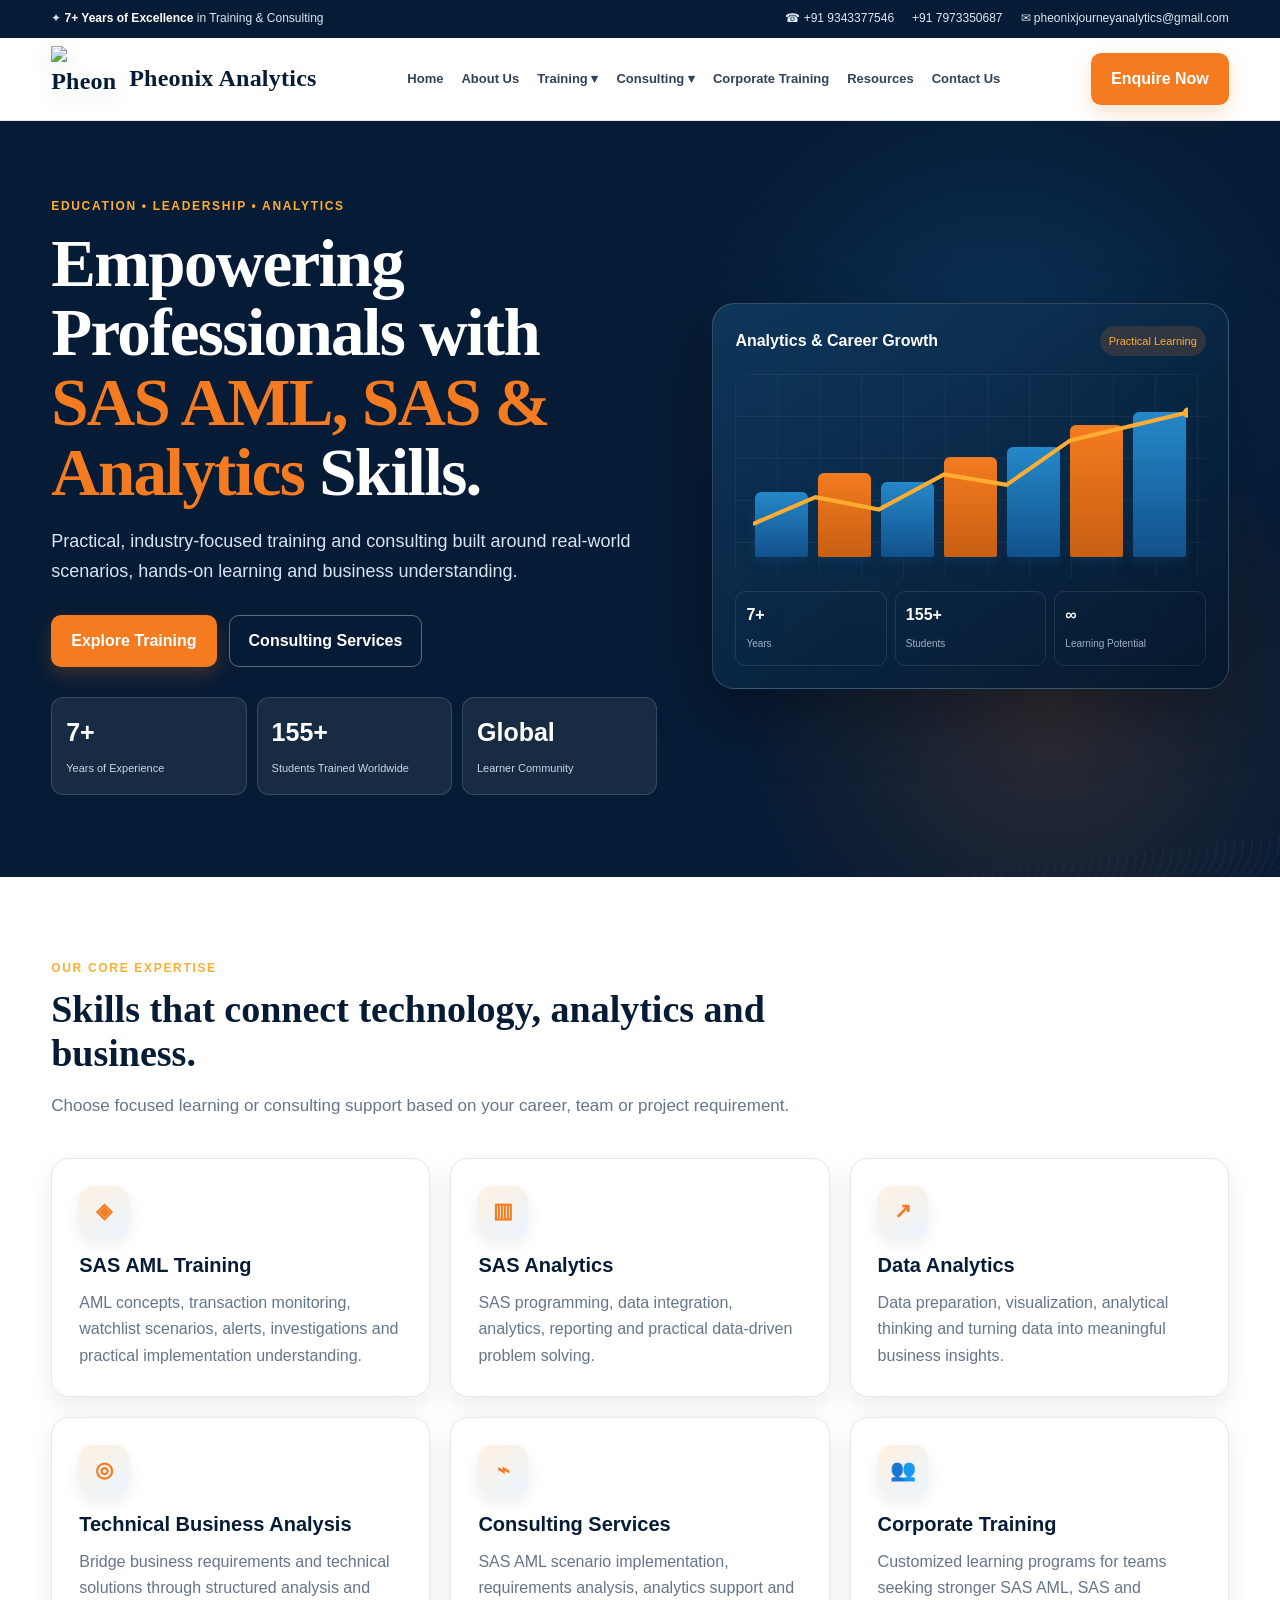
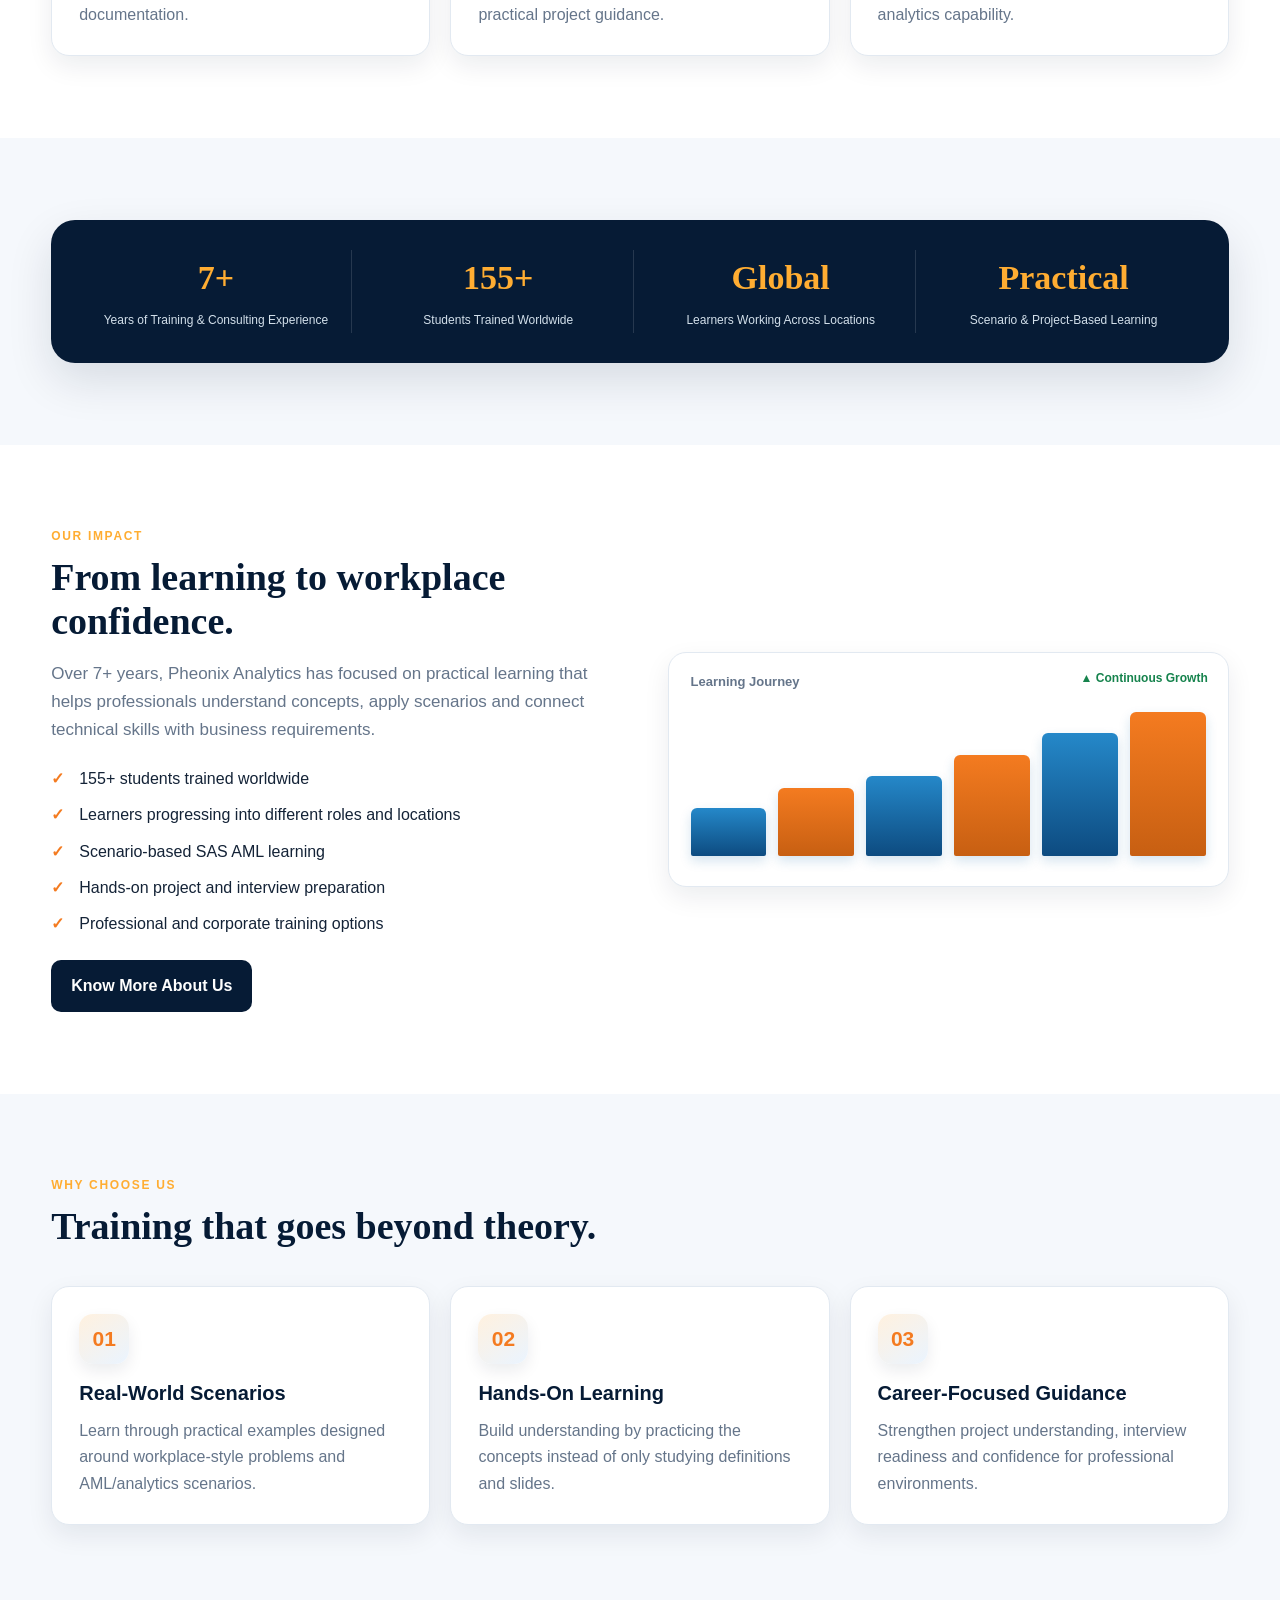
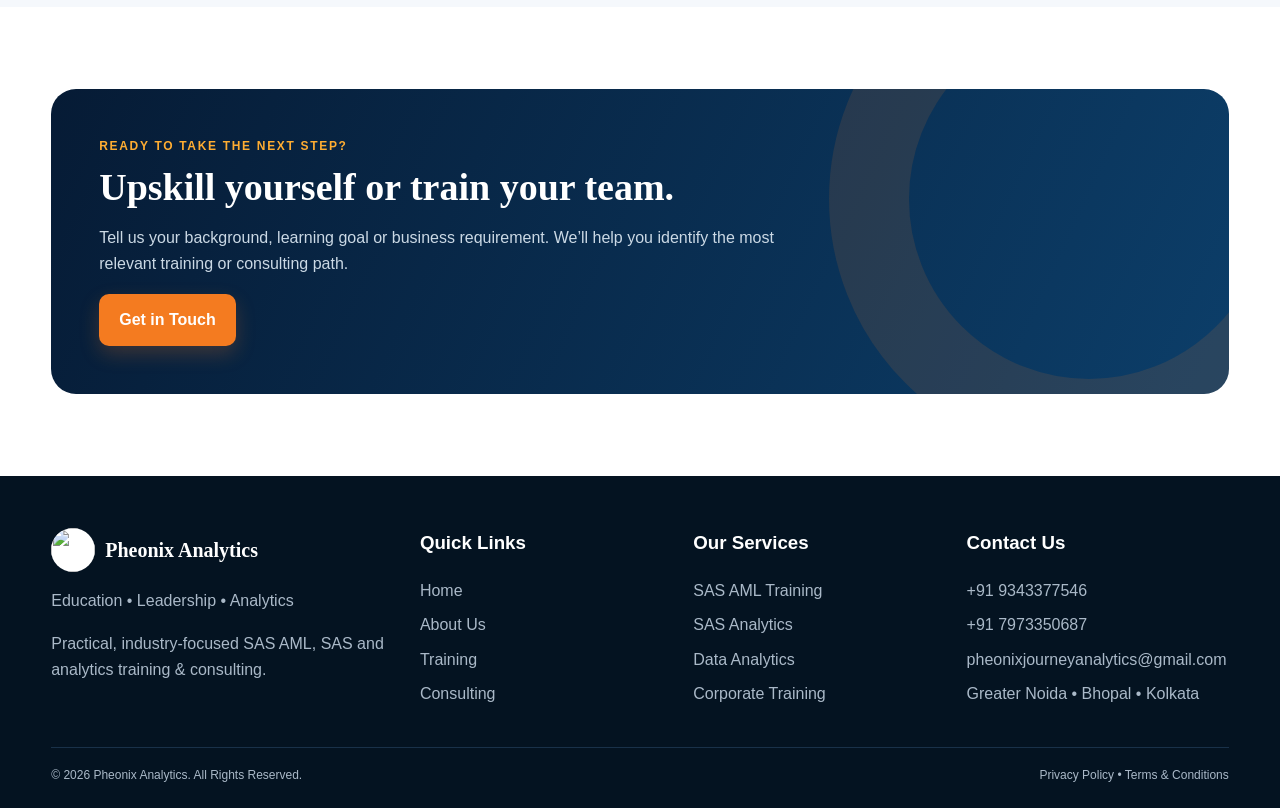
==== index.html @ 3e3acc90 "Add Pheonix Analytics website Commit directly to the main branch" ====
<!doctype html><html lang="en"><head><meta charset="utf-8"><meta name="viewport" content="width=device-width,initial-scale=1">
<title>SAS AML Training & Consulting | Pheonix Analytics</title>
<meta name="description" content="Pheonix Analytics — SAS AML training, SAS analytics, scenario implementation, technical business analysis and consulting.">
<link rel="stylesheet" href="styles.css"></head><body>
<div class="top"><div class="container"><div class="top-left"><span>✦ <strong>7+ Years of Excellence</strong> in Training & Consulting</span></div><div class="top-right"><a href="tel:+919343377546">☎ +91 9343377546</a><a href="tel:+917973350687">+91 7973350687</a><a href="mailto:pheonixjourneyanalytics@gmail.com">✉ pheonixjourneyanalytics@gmail.com</a></div></div></div>
<header class="nav"><div class="container navin"><a class="brand" href="index.html"><img src="assets/pheonix-mark.png" alt="Pheonix Analytics logo"><span>Pheonix Analytics</span></a>
<button class="mobile-menu-btn" type="button" aria-label="Open menu" onclick="toggleMobileNav()">☰</button><nav class="links"><a href="index.html">Home</a><a href="about.html">About Us</a><a href="training.html">Training ▾</a><a href="consulting.html">Consulting ▾</a><a href="corporate.html">Corporate Training</a><a href="resources.html">Resources</a><a href="contact.html">Contact Us</a></nav>
<a class="btn btn-primary" href="contact.html">Enquire Now</a><nav class="mobile-nav" id="mobileNav"><a href="index.html">Home</a><a href="about.html">About Us</a><a href="training.html">Training</a><a href="consulting.html">Consulting</a><a href="corporate.html">Corporate Training</a><a href="resources.html">Resources</a><a href="contact.html">Contact Us</a></nav></div></header>
<section class="hero"><div class="container">
<div><div class="eyebrow">Education • Leadership • Analytics</div>
<h1>Empowering Professionals with <span>SAS AML, SAS & Analytics</span> Skills.</h1>
<p>Practical, industry-focused training and consulting built around real-world scenarios, hands-on learning and business understanding.</p>
<div class="actions"><a class="btn btn-primary" href="training.html">Explore Training</a><a class="btn btn-outline" href="consulting.html">Consulting Services</a></div>
<div class="metrics"><div class="metric"><strong>7+</strong><span>Years of Experience</span></div><div class="metric"><strong>155+</strong><span>Students Trained Worldwide</span></div><div class="metric"><strong>Global</strong><span>Learner Community</span></div></div></div>
<div class="chart-card"><div class="chart-title"><strong>Analytics & Career Growth</strong><span class="badge">Practical Learning</span></div>
<div class="chart"><div class="bars"><i class="bar" style="height:45%"></i><i class="bar" style="height:58%"></i><i class="bar" style="height:52%"></i><i class="bar" style="height:69%"></i><i class="bar" style="height:76%"></i><i class="bar" style="height:91%"></i><i class="bar" style="height:100%"></i></div>
<div class="linechart"><svg viewBox="0 0 500 160" preserveAspectRatio="none"><polyline points="0,126 72,100 145,112 220,78 292,88 365,45 500,18" fill="none" stroke="#ffad32" stroke-width="4"/><circle cx="500" cy="18" r="5" fill="#ffad32"/></svg></div></div>
<div class="chart-footer"><div><strong>7+</strong><span>Years</span></div><div><strong>155+</strong><span>Students</span></div><div><strong>∞</strong><span>Learning Potential</span></div></div></div>
</div></section>
<section class="section white"><div class="container"><div class="section-head"><div class="eyebrow">Our Core Expertise</div><h2>Skills that connect technology, analytics and business.</h2><p class="lead">Choose focused learning or consulting support based on your career, team or project requirement.</p></div>
<div class="grid">
<div class="card"><div class="icon">◈</div><h3>SAS AML Training</h3><p>AML concepts, transaction monitoring, watchlist scenarios, alerts, investigations and practical implementation understanding.</p></div>
<div class="card"><div class="icon">▥</div><h3>SAS Analytics</h3><p>SAS programming, data integration, analytics, reporting and practical data-driven problem solving.</p></div>
<div class="card"><div class="icon">↗</div><h3>Data Analytics</h3><p>Data preparation, visualization, analytical thinking and turning data into meaningful business insights.</p></div>
<div class="card"><div class="icon">◎</div><h3>Technical Business Analysis</h3><p>Bridge business requirements and technical solutions through structured analysis and documentation.</p></div>
<div class="card"><div class="icon">⌁</div><h3>Consulting Services</h3><p>SAS AML scenario implementation, requirements analysis, analytics support and practical project guidance.</p></div>
<div class="card"><div class="icon">👥</div><h3>Corporate Training</h3><p>Customized learning programs for teams seeking stronger SAS AML, SAS and analytics capability.</p></div>
</div></div></section>
<section class="section"><div class="container"><div class="stats"><div class="stat"><strong>7+</strong><span>Years of Training & Consulting Experience</span></div><div class="stat"><strong>155+</strong><span>Students Trained Worldwide</span></div><div class="stat"><strong>Global</strong><span>Learners Working Across Locations</span></div><div class="stat"><strong>Practical</strong><span>Scenario & Project-Based Learning</span></div></div></div></section>
<section class="section white"><div class="container split"><div><div class="eyebrow">Our Impact</div><h2>From learning to workplace confidence.</h2><p class="lead">Over 7+ years, Pheonix Analytics has focused on practical learning that helps professionals understand concepts, apply scenarios and connect technical skills with business requirements.</p><ul class="checks"><li>155+ students trained worldwide</li><li>Learners progressing into different roles and locations</li><li>Scenario-based SAS AML learning</li><li>Hands-on project and interview preparation</li><li>Professional and corporate training options</li></ul><a class="btn btn-dark" href="about.html">Know More About Us</a></div>
<div class="mini-chart"><span class="mini-label">Learning Journey</span><span class="trend">▲ Continuous Growth</span><div class="bars"><i class="bar" style="height:32%"></i><i class="bar" style="height:45%"></i><i class="bar" style="height:53%"></i><i class="bar" style="height:67%"></i><i class="bar" style="height:82%"></i><i class="bar" style="height:96%"></i></div></div></div></section>
<section class="section"><div class="container"><div class="section-head"><div class="eyebrow">Why Choose Us</div><h2>Training that goes beyond theory.</h2></div><div class="grid">
<div class="card"><div class="icon">01</div><h3>Real-World Scenarios</h3><p>Learn through practical examples designed around workplace-style problems and AML/analytics scenarios.</p></div>
<div class="card"><div class="icon">02</div><h3>Hands-On Learning</h3><p>Build understanding by practicing the concepts instead of only studying definitions and slides.</p></div>
<div class="card"><div class="icon">03</div><h3>Career-Focused Guidance</h3><p>Strengthen project understanding, interview readiness and confidence for professional environments.</p></div>
</div></div></section>
<section class="section white"><div class="container"><div class="cta"><div class="eyebrow">Ready to take the next step?</div><h2>Upskill yourself or train your team.</h2><p>Tell us your background, learning goal or business requirement. We’ll help you identify the most relevant training or consulting path.</p><a class="btn btn-primary" href="contact.html">Get in Touch</a></div></div></section>

<footer class="footer"><div class="container footer-grid">
<div><div class="footer-brand"><img src="assets/pheonix-mark.png" alt=""><span>Pheonix Analytics</span></div><p>Education • Leadership • Analytics</p><p>Practical, industry-focused SAS AML, SAS and analytics training & consulting.</p></div>
<div><h3>Quick Links</h3><a href="index.html">Home</a><a href="about.html">About Us</a><a href="training.html">Training</a><a href="consulting.html">Consulting</a></div>
<div><h3>Our Services</h3><a href="training.html">SAS AML Training</a><a href="training.html">SAS Analytics</a><a href="consulting.html">Data Analytics</a><a href="corporate.html">Corporate Training</a></div>
<div><h3>Contact Us</h3><a href="tel:+919343377546">+91 9343377546</a><a href="tel:+917973350687">+91 7973350687</a><a href="mailto:pheonixjourneyanalytics@gmail.com">pheonixjourneyanalytics@gmail.com</a><span>Greater Noida • Bhopal • Kolkata</span></div>
</div><div class="container copyright"><span>© 2026 Pheonix Analytics. All Rights Reserved.</span><span>Privacy Policy • Terms & Conditions</span></div></footer>
<script>
function toggleMobileNav(){
  const m=document.getElementById('mobileNav');
  if(m) m.classList.toggle('open');
}
document.addEventListener('click',function(e){
  const m=document.getElementById('mobileNav');
  const b=document.querySelector('.mobile-menu-btn');
  if(m && m.classList.contains('open') && !m.contains(e.target) && e.target!==b) m.classList.remove('open');
});
</script></body></html>
---- styles.css ----
:root{
  --navy:#061b35; --navy2:#0a2f55; --blue:#1468a5; --blue2:#2588c9;
  --orange:#f47b20; --gold:#ffad32; --ink:#142337; --muted:#65758a;
  --bg:#f5f8fc; --white:#fff; --line:#e2e9f1;
  --shadow:0 18px 45px rgba(6,27,53,.12); --shadow2:0 10px 26px rgba(6,27,53,.08);
}
*{box-sizing:border-box}html{scroll-behavior:smooth}
body{margin:0;font-family:Inter,Segoe UI,Arial,sans-serif;color:var(--ink);background:var(--bg);line-height:1.65}
a{text-decoration:none;color:inherit}.container{width:min(1180px,92%);margin:auto}
.top{background:var(--navy);color:#dce8f3;font-size:12px}.top .container{min-height:38px;display:flex;align-items:center;justify-content:space-between;gap:18px}
.top-left,.top-right{display:flex;gap:18px;align-items:center}.top strong{color:#fff}.top a:hover{color:var(--gold)}
.nav{position:sticky;top:0;z-index:50;background:rgba(255,255,255,.96);backdrop-filter:blur(12px);border-bottom:1px solid var(--line)}
.navin{height:82px;display:flex;align-items:center;justify-content:space-between;gap:20px}
.brand{display:flex;align-items:center;gap:12px;font-family:Georgia,'Times New Roman',serif;font-weight:800;font-size:23px;color:var(--navy);letter-spacing:.01em}
.brand img{width:54px;height:54px;object-fit:contain;border-radius:50%}
.links{display:flex;align-items:center;gap:18px;font-size:13px;font-weight:700;color:#344256}.links a:hover{color:var(--orange)}
.btn{display:inline-flex;align-items:center;justify-content:center;border-radius:10px;padding:12px 19px;font-weight:800;border:1px solid transparent;transition:.2s;cursor:pointer}
.btn-primary{background:var(--orange);color:#fff;box-shadow:0 8px 20px rgba(244,123,32,.22)}.btn-primary:hover{transform:translateY(-2px);background:#e96f15}
.btn-dark{background:var(--navy);color:#fff}.btn-outline{background:#fff;border-color:#cad6e3;color:var(--navy)}
.hero{position:relative;overflow:hidden;background:var(--navy);color:#fff}
.hero:before{content:"";position:absolute;inset:0;background:
 radial-gradient(circle at 78% 35%,rgba(20,104,165,.34),transparent 28%),
 radial-gradient(circle at 82% 78%,rgba(244,123,32,.16),transparent 25%),
 linear-gradient(90deg,rgba(6,27,53,.98) 0%,rgba(6,27,53,.94) 46%,rgba(6,27,53,.58) 100%)}
.hero:after{content:"";position:absolute;inset:auto -15% -50% -15%;height:340px;background:
 radial-gradient(ellipse at 65% 0%,transparent 38%,rgba(20,104,165,.17) 39%,transparent 40%),
 repeating-radial-gradient(ellipse at 65% 0%,rgba(255,255,255,.05) 0 1px,transparent 2px 9px);transform:rotate(-7deg);opacity:.7}
.hero .container{position:relative;z-index:2;padding:76px 0 82px;display:grid;grid-template-columns:1.08fr .92fr;gap:55px;align-items:center}
.eyebrow{font-size:12px;text-transform:uppercase;letter-spacing:.14em;font-weight:900;color:var(--gold)}
h1{font-family:Georgia,'Times New Roman',serif;font-size:clamp(42px,5.3vw,67px);line-height:1.04;letter-spacing:-.025em;margin:12px 0 20px}
.hero h1 span{color:var(--orange)}.hero p{font-size:18px;max-width:690px;color:#d7e5f1;margin:0}
.actions{display:flex;gap:12px;flex-wrap:wrap;margin-top:28px}
.hero .btn-outline{background:transparent;color:#fff;border-color:rgba(255,255,255,.35)}
.metrics{display:grid;grid-template-columns:repeat(3,1fr);gap:10px;margin-top:30px}.metric{border:1px solid rgba(255,255,255,.15);background:rgba(255,255,255,.07);border-radius:12px;padding:14px}.metric strong{display:block;font-size:25px;color:#fff}.metric span{font-size:11px;color:#c7d7e6}
.chart-card{border:1px solid rgba(255,255,255,.18);background:linear-gradient(145deg,rgba(16,58,96,.88),rgba(3,22,43,.9));border-radius:22px;padding:22px;box-shadow:0 25px 65px rgba(0,0,0,.3)}
.chart-title{display:flex;justify-content:space-between;align-items:center;margin-bottom:18px}.chart-title strong{font-size:16px}.badge{font-size:11px;padding:6px 9px;border-radius:999px;background:rgba(244,123,32,.16);color:var(--gold)}
.chart{height:205px;border-radius:13px;background:linear-gradient(rgba(255,255,255,.05) 1px,transparent 1px),linear-gradient(90deg,rgba(255,255,255,.05) 1px,transparent 1px);background-size:42px 42px;position:relative;overflow:hidden}
.bars{position:absolute;left:20px;right:20px;bottom:22px;height:145px;display:flex;align-items:flex-end;gap:10px}.bar{flex:1;border-radius:6px 6px 2px 2px;background:linear-gradient(to top,#11518b,#2588c9);box-shadow:0 5px 12px rgba(20,104,165,.18)}.bar:nth-child(2n){background:linear-gradient(to top,#c75f12,#f47b20)}
.linechart{position:absolute;inset:20px 18px 20px 18px}.linechart svg{width:100%;height:100%}.chart-footer{display:grid;grid-template-columns:repeat(3,1fr);gap:8px;margin-top:12px}.chart-footer div{border:1px solid rgba(255,255,255,.1);padding:10px;border-radius:10px}.chart-footer strong{display:block;color:#fff}.chart-footer span{font-size:10px;color:#9db2c7}
.section{padding:82px 0}.white{background:#fff}.section-head{max-width:780px;margin-bottom:38px}.section h2{font-family:Georgia,'Times New Roman',serif;font-size:38px;line-height:1.16;color:var(--navy);margin:8px 0 12px}.lead{font-size:17px;color:var(--muted)}
.grid{display:grid;grid-template-columns:repeat(3,1fr);gap:20px}.grid2{display:grid;grid-template-columns:repeat(2,1fr);gap:24px}
.card{background:#fff;border:1px solid var(--line);border-radius:18px;padding:27px;box-shadow:var(--shadow2);transition:.22s}.card:hover{transform:translateY(-4px);box-shadow:var(--shadow)}
.card h3{font-size:20px;color:var(--navy);margin:13px 0 8px}.card p{margin:0;color:var(--muted)}
.icon{width:50px;height:50px;border-radius:14px;display:grid;place-items:center;background:linear-gradient(145deg,#fff1df,#eaf4ff);color:var(--orange);font-size:21px;font-weight:900;box-shadow:0 7px 16px rgba(6,27,53,.08)}
.stats{background:var(--navy);color:#fff;border-radius:24px;padding:30px;display:grid;grid-template-columns:repeat(4,1fr);gap:12px;box-shadow:var(--shadow)}
.stat{text-align:center;border-right:1px solid rgba(255,255,255,.13)}.stat:last-child{border-right:0}.stat strong{display:block;font-size:34px;color:var(--gold);font-family:Georgia,serif}.stat span{font-size:12px;color:#d3e0eb}
.split{display:grid;grid-template-columns:1fr 1fr;gap:55px;align-items:center}.panel{border:1px solid var(--line);background:linear-gradient(145deg,#fff,#f0f6fb);border-radius:24px;padding:33px;box-shadow:var(--shadow)}
.checks{list-style:none;padding:0;margin:22px 0}.checks li{position:relative;padding-left:28px;margin:10px 0}.checks li:before{content:"✓";position:absolute;left:0;color:var(--orange);font-weight:900}
.mini-chart{height:235px;position:relative;background:#fff;border:1px solid var(--line);border-radius:18px;padding:22px;box-shadow:var(--shadow2)}
.mini-chart .bars{left:22px;right:22px;bottom:30px;height:150px;gap:12px}.mini-chart .bar{background:linear-gradient(to top,#0d4b80,#2588c9)}.mini-chart .bar:nth-child(2n){background:linear-gradient(to top,#c75f12,#f47b20)}
.mini-label{font-size:13px;color:var(--muted);position:absolute;top:18px;left:22px;font-weight:750}.trend{position:absolute;right:20px;top:16px;color:#16834d;font-size:12px;font-weight:850}
.cta{background:linear-gradient(115deg,var(--navy),#0c3e69);border-radius:25px;padding:48px;color:#fff;position:relative;overflow:hidden}.cta:after{content:"";position:absolute;right:-120px;top:-150px;width:360px;height:360px;border:80px solid rgba(244,123,32,.12);border-radius:50%}.cta>*{position:relative;z-index:1}.cta h2{color:#fff;margin-top:8px}.cta p{color:#cbd9e5;max-width:700px}
.pagehero{background:linear-gradient(120deg,var(--navy),#0d3b66);color:#fff}.pagehero .container{padding:62px 0}.pagehero h1{font-size:48px}.pagehero p{color:#d5e2ee;max-width:780px;font-size:17px}
.tag{display:inline-block;padding:6px 10px;border-radius:999px;background:#eef5fb;color:#22577e;font-size:11px;font-weight:850;margin:4px}.course{display:flex;flex-direction:column;min-height:100%}.course .btn{margin-top:auto}.course ul{color:var(--muted);padding-left:20px}
.notice{border-left:4px solid var(--orange);background:#fff5ea;border-radius:8px;padding:13px 15px;color:#5e4c3b}
.contact-box{display:grid;grid-template-columns:repeat(3,1fr);gap:14px;margin-top:24px}.contact-item{background:#fff;border:1px solid var(--line);border-radius:14px;padding:17px;box-shadow:var(--shadow2)}.contact-item strong{display:block;color:var(--navy)}.contact-item a{color:#176aa6}
form{display:grid;gap:14px}label{font-size:13px;font-weight:800;color:var(--navy)}input,select,textarea{width:100%;padding:13px 14px;border:1px solid #cbd7e3;border-radius:10px;background:#fff;font:inherit;margin-top:6px}textarea{min-height:135px;resize:vertical}
.footer{background:#041321;color:#aab9c8;padding:52px 0 22px}.footer-grid{display:grid;grid-template-columns:1.4fr 1fr 1fr 1.1fr;gap:35px}.footer h3{color:#fff;margin-top:0}.footer a{display:block;margin:8px 0}.footer-brand{display:flex;align-items:center;gap:10px;font-family:Georgia,serif;font-weight:800;color:#fff;font-size:20px}.footer-brand img{width:44px;height:44px;border-radius:50%;object-fit:contain;background:#fff}.copyright{border-top:1px solid #193149;margin-top:32px;padding-top:18px;font-size:12px;display:flex;justify-content:space-between;gap:15px}
@media(max-width:930px){.links{display:none}.hero .container,.split,.grid2,.footer-grid{grid-template-columns:1fr}.grid{grid-template-columns:repeat(2,1fr)}.stats{grid-template-columns:repeat(2,1fr)}.stat:nth-child(2){border-right:0}.hero .container{padding:64px 0}.contact-box{grid-template-columns:1fr}}
@media(max-width:580px){.top{display:none}.navin{height:70px}.brand{font-size:18px}.brand img{width:43px;height:43px}.navin>.btn{display:none}.grid{grid-template-columns:1fr}.stats{grid-template-columns:1fr 1fr}.stat{border-right:0;border-bottom:1px solid rgba(255,255,255,.13);padding-bottom:12px}.stat:nth-last-child(-n+2){border-bottom:0}.hero h1{font-size:42px}.hero p{font-size:16px}.section{padding:60px 0}.section h2{font-size:31px}.pagehero h1{font-size:40px}.metrics{grid-template-columns:1fr 1fr}.metric:last-child{grid-column:1/-1}}

/* V3 refinements: larger logo, balanced contact cards and true mobile navigation */
.brand img{width:66px;height:66px;object-fit:contain;border-radius:0;filter:drop-shadow(0 7px 10px rgba(6,27,53,.10))}
.brand{font-size:24px}
.mobile-menu-btn{display:none;border:1px solid var(--line);background:#fff;color:var(--navy);border-radius:10px;width:44px;height:42px;font-size:22px;font-weight:800}
.mobile-nav{display:none}
.contact-box{grid-template-columns:1fr 1.55fr 1fr;align-items:stretch}
.contact-item{min-height:148px;padding:23px 26px;display:flex;flex-direction:column;justify-content:center}
.contact-item strong{font-size:16px;margin-bottom:8px}
.contact-item a{display:block;line-height:1.55;word-break:normal}
.contact-item.email-card a{font-size:16px}
@media(max-width:930px){
  .mobile-menu-btn{display:block}
  .navin>.btn{display:none}
  .mobile-nav{position:absolute;left:4%;right:4%;top:calc(100% + 8px);background:#fff;border:1px solid var(--line);border-radius:14px;box-shadow:var(--shadow);padding:10px;z-index:60}
  .mobile-nav.open{display:block}
  .mobile-nav a{display:block;padding:12px 14px;border-radius:9px;font-weight:750;color:var(--navy)}
  .mobile-nav a:hover{background:#f3f7fb;color:var(--orange)}
  .contact-box{grid-template-columns:1fr 1fr}
  .contact-item:last-child{grid-column:1/-1}
}
@media(max-width:580px){
  .navin{height:76px}
  .brand{font-size:18px;gap:9px}
  .brand img{width:56px;height:56px}
  .mobile-menu-btn{width:42px;height:40px}
  .contact-box{grid-template-columns:1fr;gap:12px}
  .contact-item{min-height:auto;padding:20px 22px}
  .contact-item:last-child{grid-column:auto}
  .contact-item.email-card a{font-size:15px;overflow-wrap:anywhere}
}
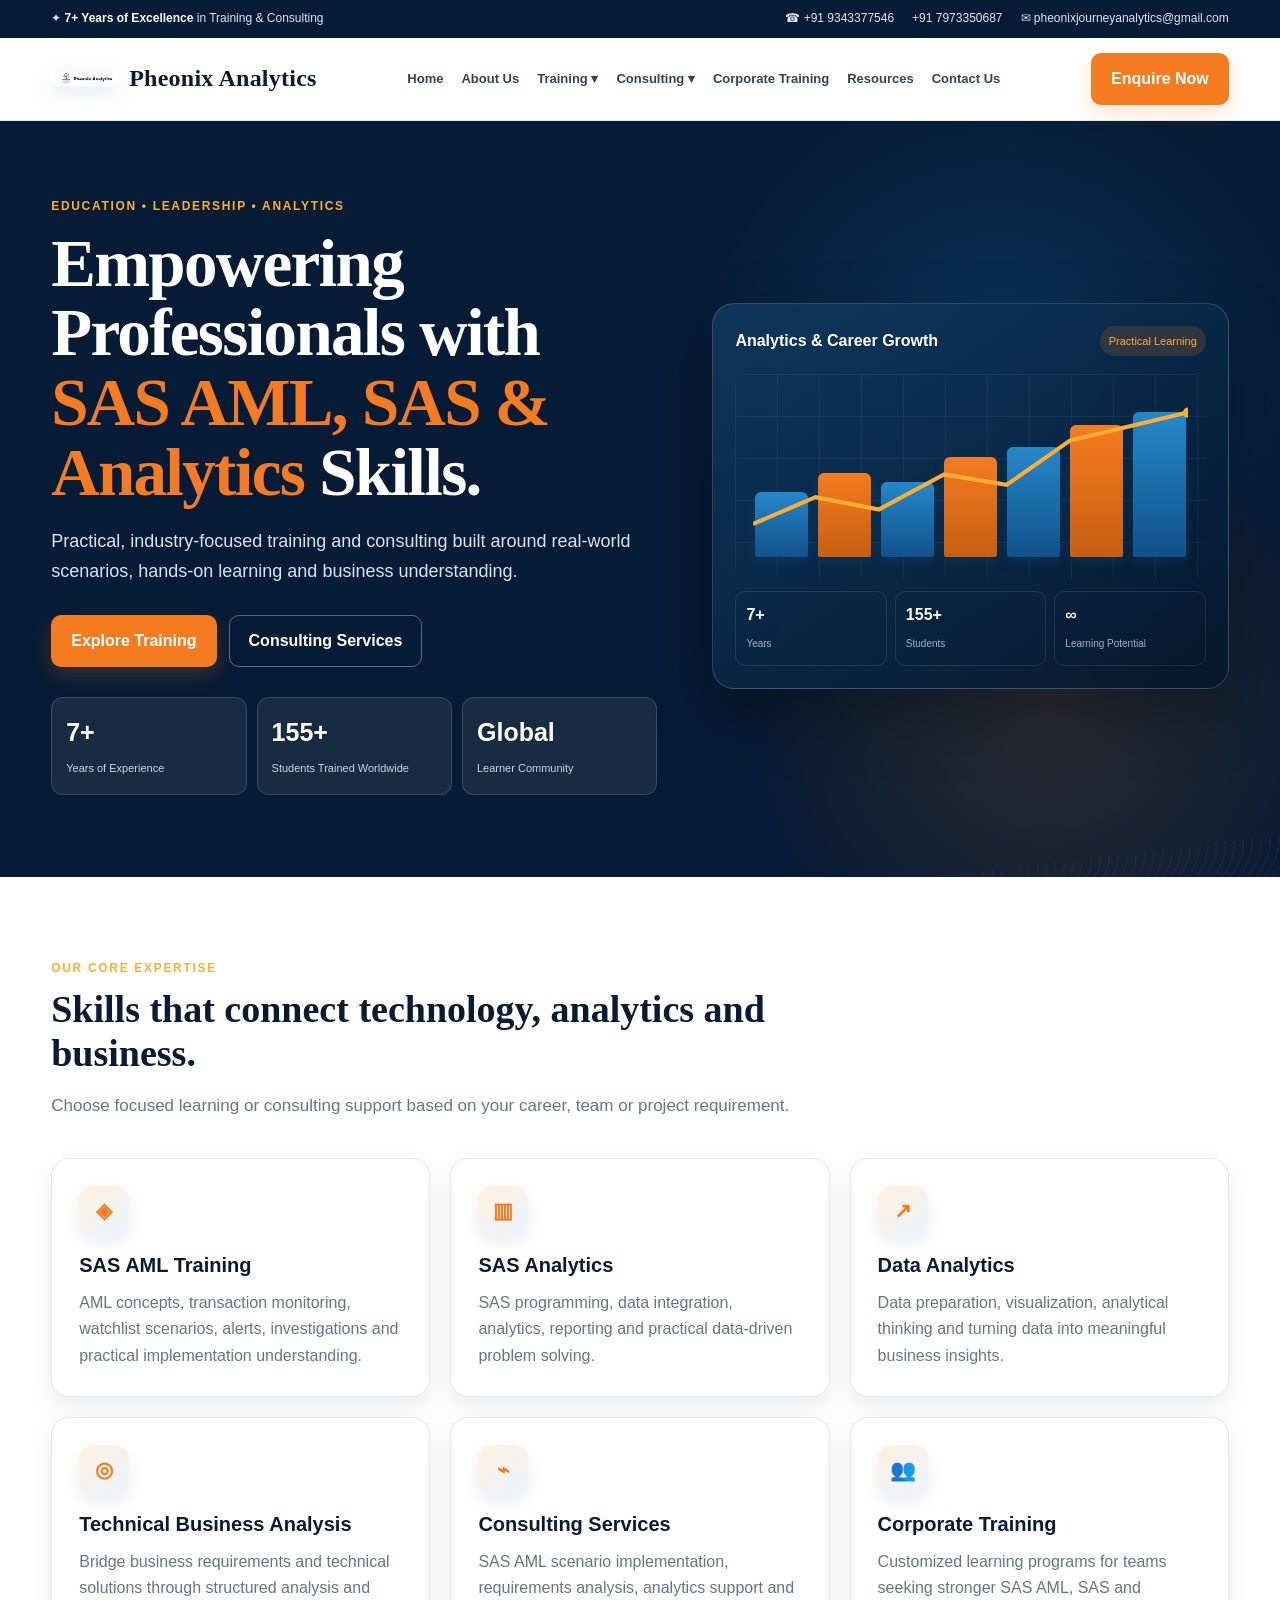
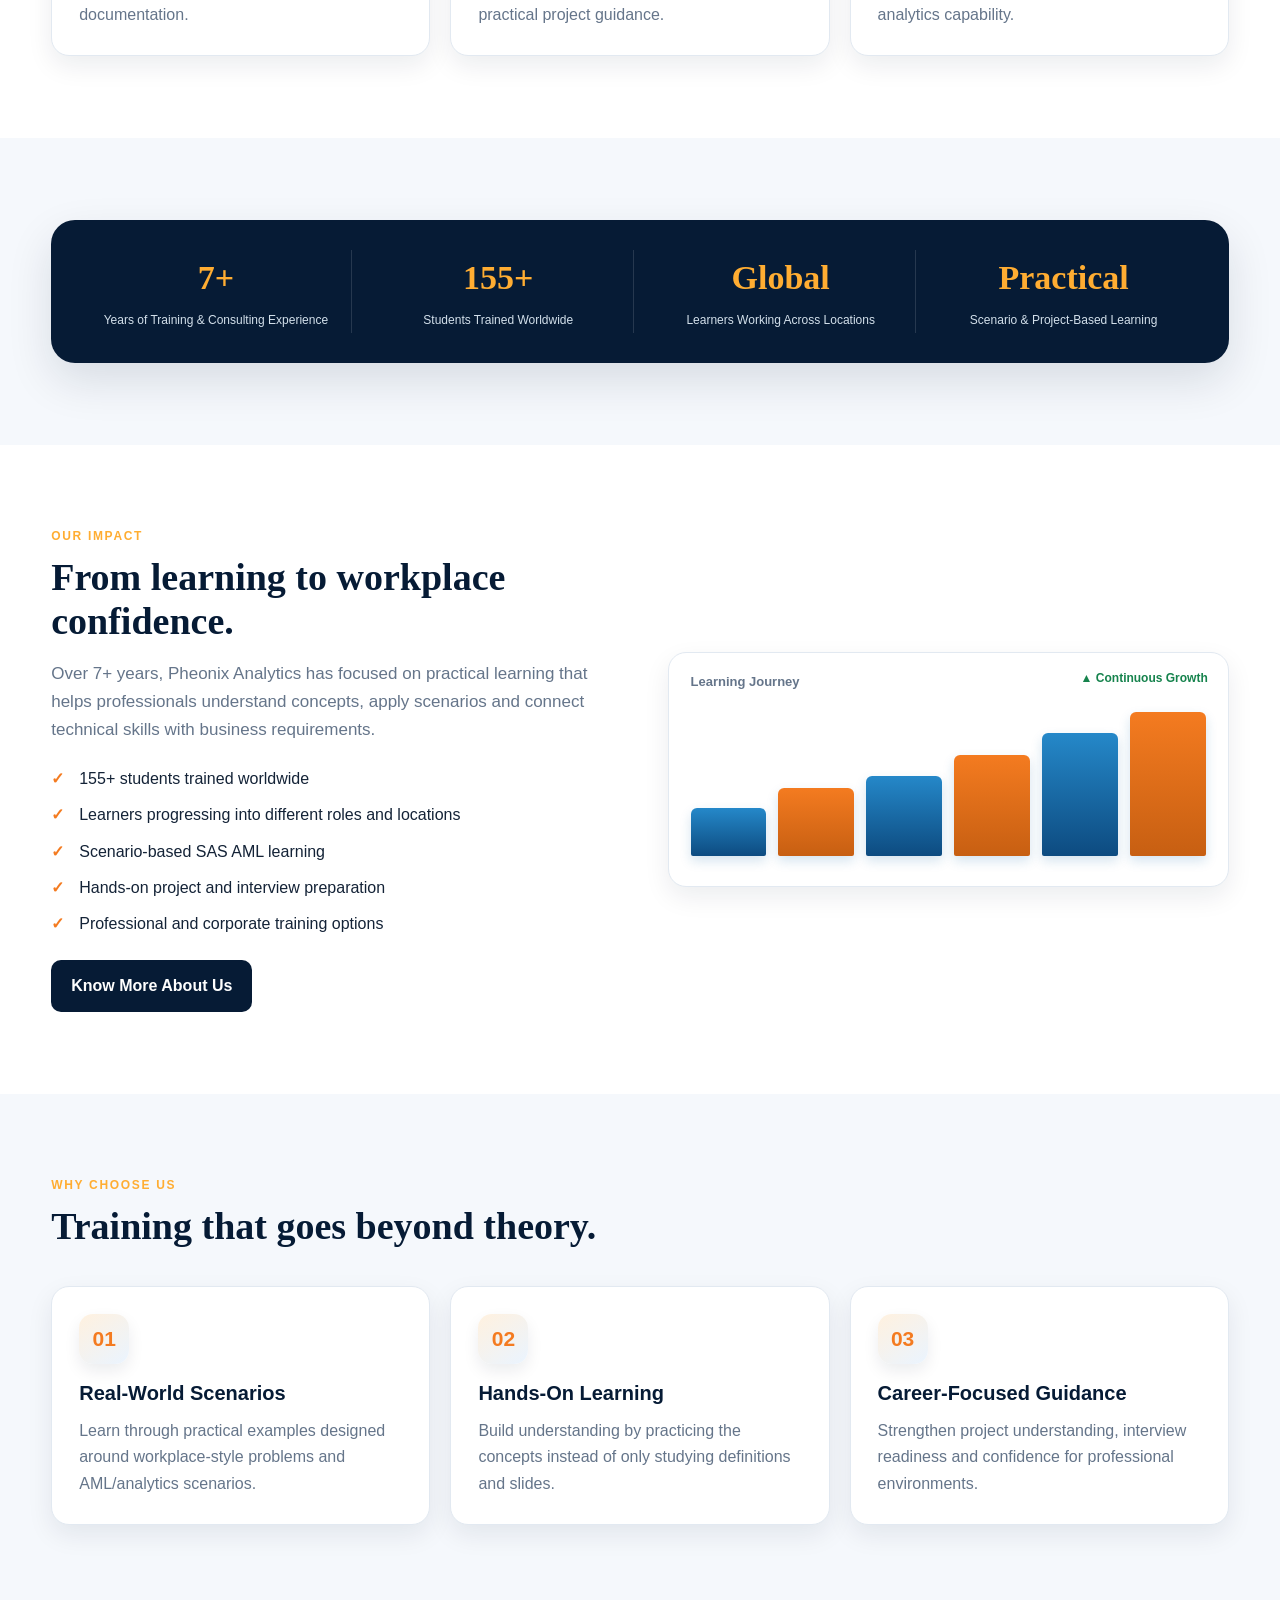
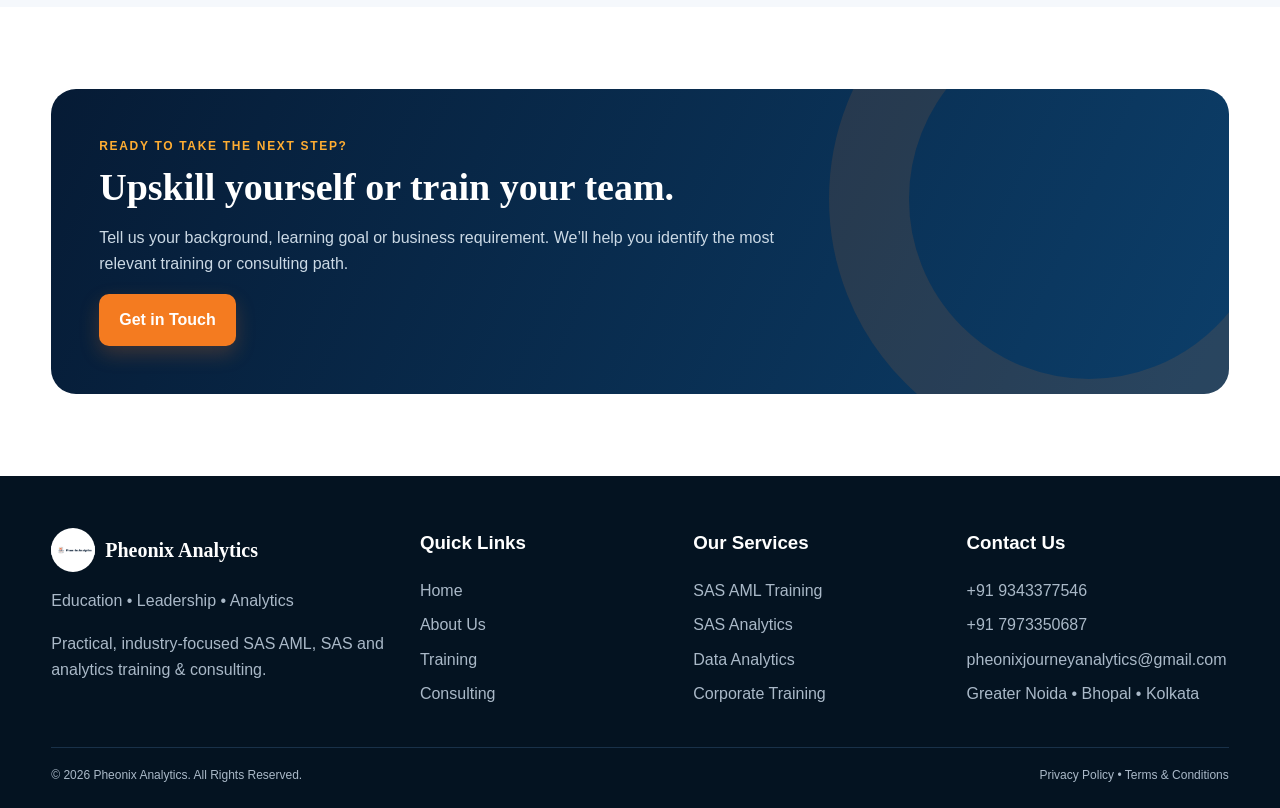
==== commit 5b13bd4f: "Replace logo image in header and footer" ====
--- a/index.html
+++ b/index.html
@@ -3,7 +3,7 @@
 <meta name="description" content="Pheonix Analytics — SAS AML training, SAS analytics, scenario implementation, technical business analysis and consulting.">
 <link rel="stylesheet" href="styles.css"></head><body>
 <div class="top"><div class="container"><div class="top-left"><span>✦ <strong>7+ Years of Excellence</strong> in Training & Consulting</span></div><div class="top-right"><a href="tel:+919343377546">☎ +91 9343377546</a><a href="tel:+917973350687">+91 7973350687</a><a href="mailto:pheonixjourneyanalytics@gmail.com">✉ pheonixjourneyanalytics@gmail.com</a></div></div></div>
-<header class="nav"><div class="container navin"><a class="brand" href="index.html"><img src="assets/pheonix-mark.png" alt="Pheonix Analytics logo"><span>Pheonix Analytics</span></a>
+<header class="nav"><div class="container navin"><a class="brand" href="index.html"><img src="assets/pheonix-logo.png" alt="Pheonix Analytics logo"><span>Pheonix Analytics</span></a>
 <button class="mobile-menu-btn" type="button" aria-label="Open menu" onclick="toggleMobileNav()">☰</button><nav class="links"><a href="index.html">Home</a><a href="about.html">About Us</a><a href="training.html">Training ▾</a><a href="consulting.html">Consulting ▾</a><a href="corporate.html">Corporate Training</a><a href="resources.html">Resources</a><a href="contact.html">Contact Us</a></nav>
 <a class="btn btn-primary" href="contact.html">Enquire Now</a><nav class="mobile-nav" id="mobileNav"><a href="index.html">Home</a><a href="about.html">About Us</a><a href="training.html">Training</a><a href="consulting.html">Consulting</a><a href="corporate.html">Corporate Training</a><a href="resources.html">Resources</a><a href="contact.html">Contact Us</a></nav></div></header>
 <section class="hero"><div class="container">
@@ -37,7 +37,7 @@
 <section class="section white"><div class="container"><div class="cta"><div class="eyebrow">Ready to take the next step?</div><h2>Upskill yourself or train your team.</h2><p>Tell us your background, learning goal or business requirement. We’ll help you identify the most relevant training or consulting path.</p><a class="btn btn-primary" href="contact.html">Get in Touch</a></div></div></section>
 
 <footer class="footer"><div class="container footer-grid">
-<div><div class="footer-brand"><img src="assets/pheonix-mark.png" alt=""><span>Pheonix Analytics</span></div><p>Education • Leadership • Analytics</p><p>Practical, industry-focused SAS AML, SAS and analytics training & consulting.</p></div>
+<div><div class="footer-brand"><img src="assets/pheonix-logo.png" alt=""><span>Pheonix Analytics</span></div><p>Education • Leadership • Analytics</p><p>Practical, industry-focused SAS AML, SAS and analytics training & consulting.</p></div>
 <div><h3>Quick Links</h3><a href="index.html">Home</a><a href="about.html">About Us</a><a href="training.html">Training</a><a href="consulting.html">Consulting</a></div>
 <div><h3>Our Services</h3><a href="training.html">SAS AML Training</a><a href="training.html">SAS Analytics</a><a href="consulting.html">Data Analytics</a><a href="corporate.html">Corporate Training</a></div>
 <div><h3>Contact Us</h3><a href="tel:+919343377546">+91 9343377546</a><a href="tel:+917973350687">+91 7973350687</a><a href="mailto:pheonixjourneyanalytics@gmail.com">pheonixjourneyanalytics@gmail.com</a><span>Greater Noida • Bhopal • Kolkata</span></div>
@@ -52,4 +52,4 @@
   const b=document.querySelector('.mobile-menu-btn');
   if(m && m.classList.contains('open') && !m.contains(e.target) && e.target!==b) m.classList.remove('open');
 });
-</script></body></html>+</script></body></html>
